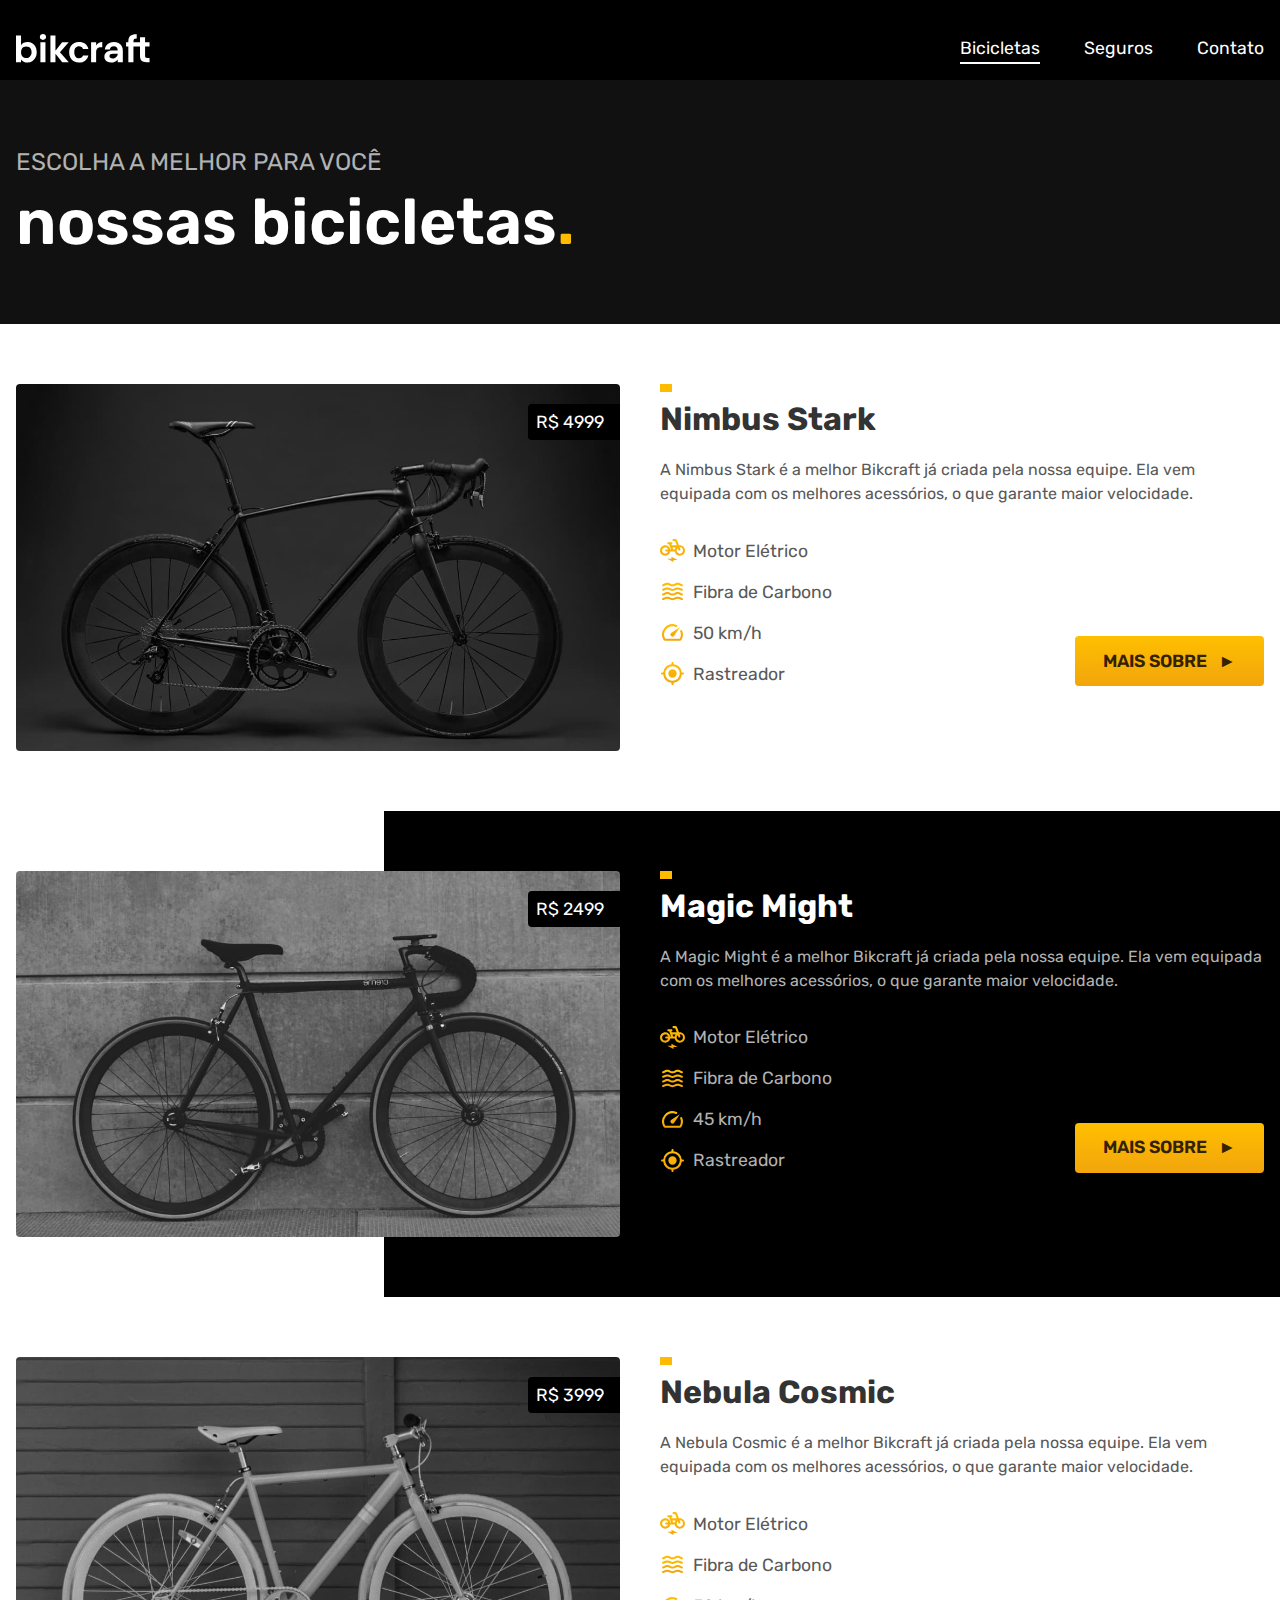
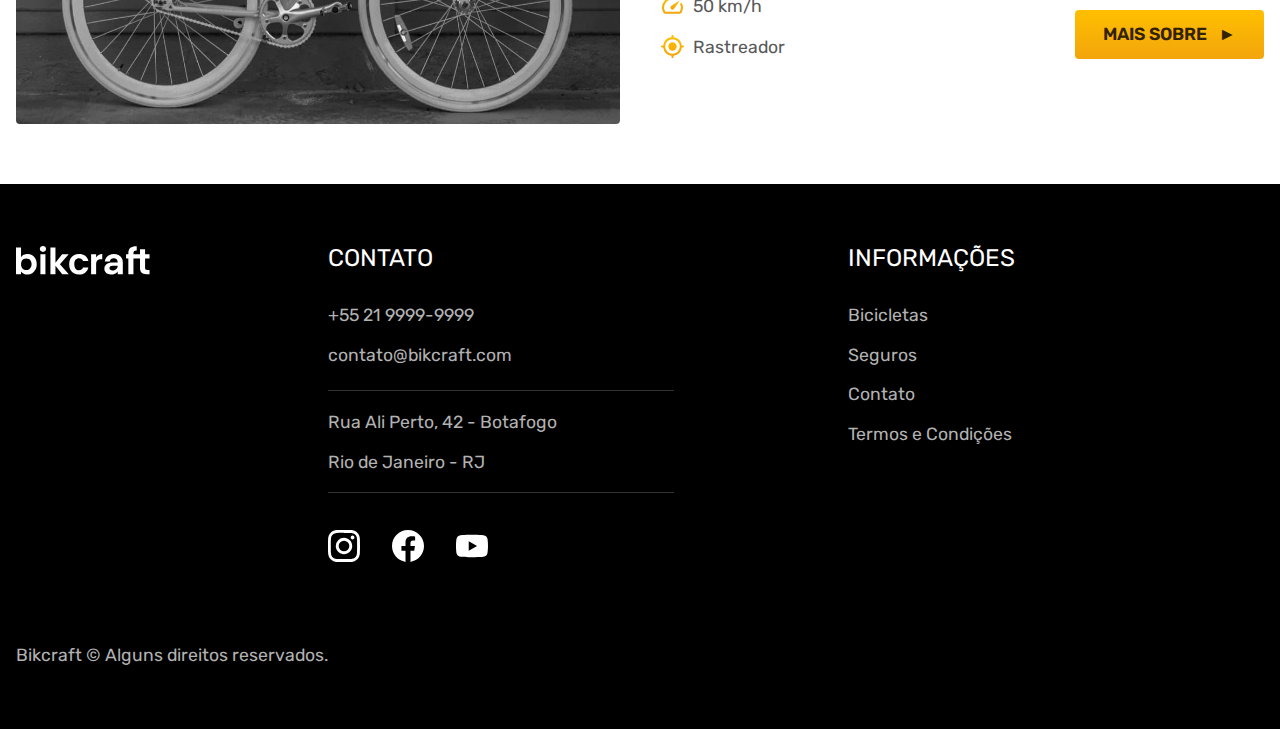
==== bicicletas.html @ cfd7479f "initial commit" ====
<!DOCTYPE html>
<html lang="pt-br">

<head>
  <meta charset="UTF-8">
  <meta name="viewport" content="width-device-width, initial-scale=1.0">
  <title>(BETA) Bicicletas | Bikcraft</title>
  <meta name="description" content="">
  <link rel="icon" href="./img/eletrica.svg" type="image/svg+xml">
  <link rel="preload" href="./css/style.css" as="style">
  <link rel="stylesheet" type="text/css" href="./css/style.css">
  <script>document.documentElement.className += " js";</script>
</head>

<body>
  <header class="header">
    <a href="./">
      <img src="./img/bikcraft.svg" alt="Bikcraft">
    </a>
    <nav aria-label="primaria">
      <ul class="header-menu" data-nav-detail>
        <li><a href="./bicicletas.html">Bicicletas</a></li>
        <li><a href="./seguros.html">Seguros</a></li>
        <li><a href="./contato.html">Contato</a></li>
      </ul>
    </nav>
  </header>

  <main>
    <div class="container">
      <p class="texto">ESCOLHA A MELHOR PARA VOCÊ</p>
      <h1 class="titulo">nossas bicicletas<span class="titulo-detalhe">.</span></h1>
    </div>
    <div class="bicicletas-lista">
      <ul>
        <li class="bicicletas-item">
          <div class="bicicletas-container">
            <img class="bicicletas-imagem" src="./img/nimbus.jpg" alt="Bicicleta ">
            <span>R$ 4999</span>
          </div>
          <div>
            <h2>Nimbus Stark</h2>
            <p>A Nimbus Stark é a melhor Bikcraft já criada pela nossa equipe. Ela vem equipada com os melhores acessórios, o que garante maior velocidade.</p>
            <ul>
              <li>
                <img src="./img/eletrica.svg" alt="">
                Motor Elétrico
              </li>
              <li>
                <img src="./img/carbono.svg" alt="">
                Fibra de Carbono
              </li>
              <li>
                <img src="./img/velocidade.svg" alt="">
                50 km/h
              </li>
              <li>
                <img src="./img/rastreador.svg" alt="">
                Rastreador
              </li>
              <a class="botao" href="./bicicletas/nimbus.html">Mais sobre <span>►</span></a>
            </ul>
          </div>
        </li>
        <li class="bicicletas-item bicicletas-bg">
          <div class="bicicletas-container">
            <img class="bicicletas-imagem" src="./img/magic.jpg" alt="Bicicleta ">
            <span>R$ 2499</span>
          </div>
          <div>
            <h2>Magic Might</h2>
            <p>A Magic Might é a melhor Bikcraft já criada pela nossa equipe. Ela vem equipada com os melhores acessórios, o que garante maior velocidade.</p>
            <ul>
              <li>
                <img src="./img/eletrica.svg" alt="">
                Motor Elétrico
              </li>
              <li>
                <img src="./img/carbono.svg" alt="">
                Fibra de Carbono
              </li>
              <li>
                <img src="./img/velocidade.svg" alt="">
                45 km/h
              </li>
              <li>
                <img src="./img/rastreador.svg" alt="">
                Rastreador
              </li>
              <a class="botao" href="./bicicletas/magic.html">Mais sobre <span>►</span></a>
            </ul>
          </div>
        </li>
        <li class="bicicletas-item">
          <div class="bicicletas-container">
            <img class="bicicletas-imagem" src="./img/nebula.jpg" alt="Bicicleta ">
            <span>R$ 3999</span>
          </div>
          <div>
            <h2>Nebula Cosmic</h2>
            <p>A Nebula Cosmic é a melhor Bikcraft já criada pela nossa equipe. Ela vem equipada com os melhores acessórios, o que garante maior velocidade.</p>
            <ul>
              <li>
                <img src="./img/eletrica.svg" alt="">
                Motor Elétrico
              </li>
              <li>
                <img src="./img/carbono.svg" alt="">
                Fibra de Carbono
              </li>
              <li>
                <img src="./img/velocidade.svg" alt="">
                50 km/h
              </li>
              <li>
                <img src="./img/rastreador.svg" alt="">
                Rastreador
              </li>
              <a class="botao" href="./bicicletas/nebula.html">Mais sobre <span>►</span></a>
            </ul>
          </div>
        </li>
      </ul>
    </div>
  </main>

  <footer class="footer">
    <img class="footer-logo" src="./img/bikcraft.svg" alt="Bikcraft">
    <div>
      <h3>Contato</h3>
      <ul class="footer-contato">
        <li><a href="tel:+552199999999">+55 21 9999-9999</a></li>
        <li><a class="footer-email" href="mailto:contato@bikcraft.com">contato@bikcraft.com</a></li>
        <li>Rua Ali Perto, 42 - Botafogo</li>
        <li>Rio de Janeiro - RJ</li>
      </ul>
      <ul class="footer-redes">
        <li><a href="./"><img src="./img/instagram.svg" alt=""></a></li>
        <li><a href="./"><img src="./img/facebook.svg" alt=""></a></li>
        <li><a href="./"><img src="./img/youtube.svg" alt=""></a></li>
      </ul>
    </div>
    <div>
      <h3>Informações</h3>
      <nav>
        <ul class="footer-informacoes">
          <li><a href="./bicicletas.html">Bicicletas</a></li>
          <li><a href="./seguros.html">Seguros</a></li>
          <li><a href="./contato.html">Contato</a></li>
          <li><a href="./termos.html">Termos e Condições</a></li>
        </ul>
      </nav>
    </div>
    <p class="footer-copy">Bikcraft © Alguns direitos reservados.</p>
  </footer>
  <script type="module" src="./js/script.js"></script>
</body>

</html>
---- css/style.css ----
@import "./global/global.css";
@import "./global/header.css";
@import "./global/footer.css";

/* Utilidades */
@import "./utilidades/animacao.css";
@import "./utilidades/componentes.css";

/* Home */
@import "./home/introducao.css";
@import "./home/bicicletas.css";
@import "./home/tecnologia.css";
@import "./home/parceiros.css";
@import "./home/depoimento.css";
@import "./home/seguros.css";

/* Bicicletas */
@import "./bicicletas/bicicletas-lista.css";

/* Seguros */
@import "./seguros/vantagem.css";
@import "./seguros/faq.css";

/* Bicicleta */
@import "./nimbus/bicicleta.css";
@import "./nimbus/bicicletas-container.css";
@import "./nimbus/seguro.css";

/* Orçamento */
@import "./orcamento/orcamento.css";

/* Contato */
@import "./contato/contato.css";
@import "./contato/lojas.css";

/* Termos */
@import "./termos/termos.css";
---- css/style.css ----
@import "./global/global.css";
@import "./global/header.css";
@import "./global/footer.css";

/* Utilidades */
@import "./utilidades/animacao.css";
@import "./utilidades/componentes.css";

/* Home */
@import "./home/introducao.css";
@import "./home/bicicletas.css";
@import "./home/tecnologia.css";
@import "./home/parceiros.css";
@import "./home/depoimento.css";
@import "./home/seguros.css";

/* Bicicletas */
@import "./bicicletas/bicicletas-lista.css";

/* Seguros */
@import "./seguros/vantagem.css";
@import "./seguros/faq.css";

/* Bicicleta */
@import "./nimbus/bicicleta.css";
@import "./nimbus/bicicletas-container.css";
@import "./nimbus/seguro.css";

/* Orçamento */
@import "./orcamento/orcamento.css";

/* Contato */
@import "./contato/contato.css";
@import "./contato/lojas.css";

/* Termos */
@import "./termos/termos.css";
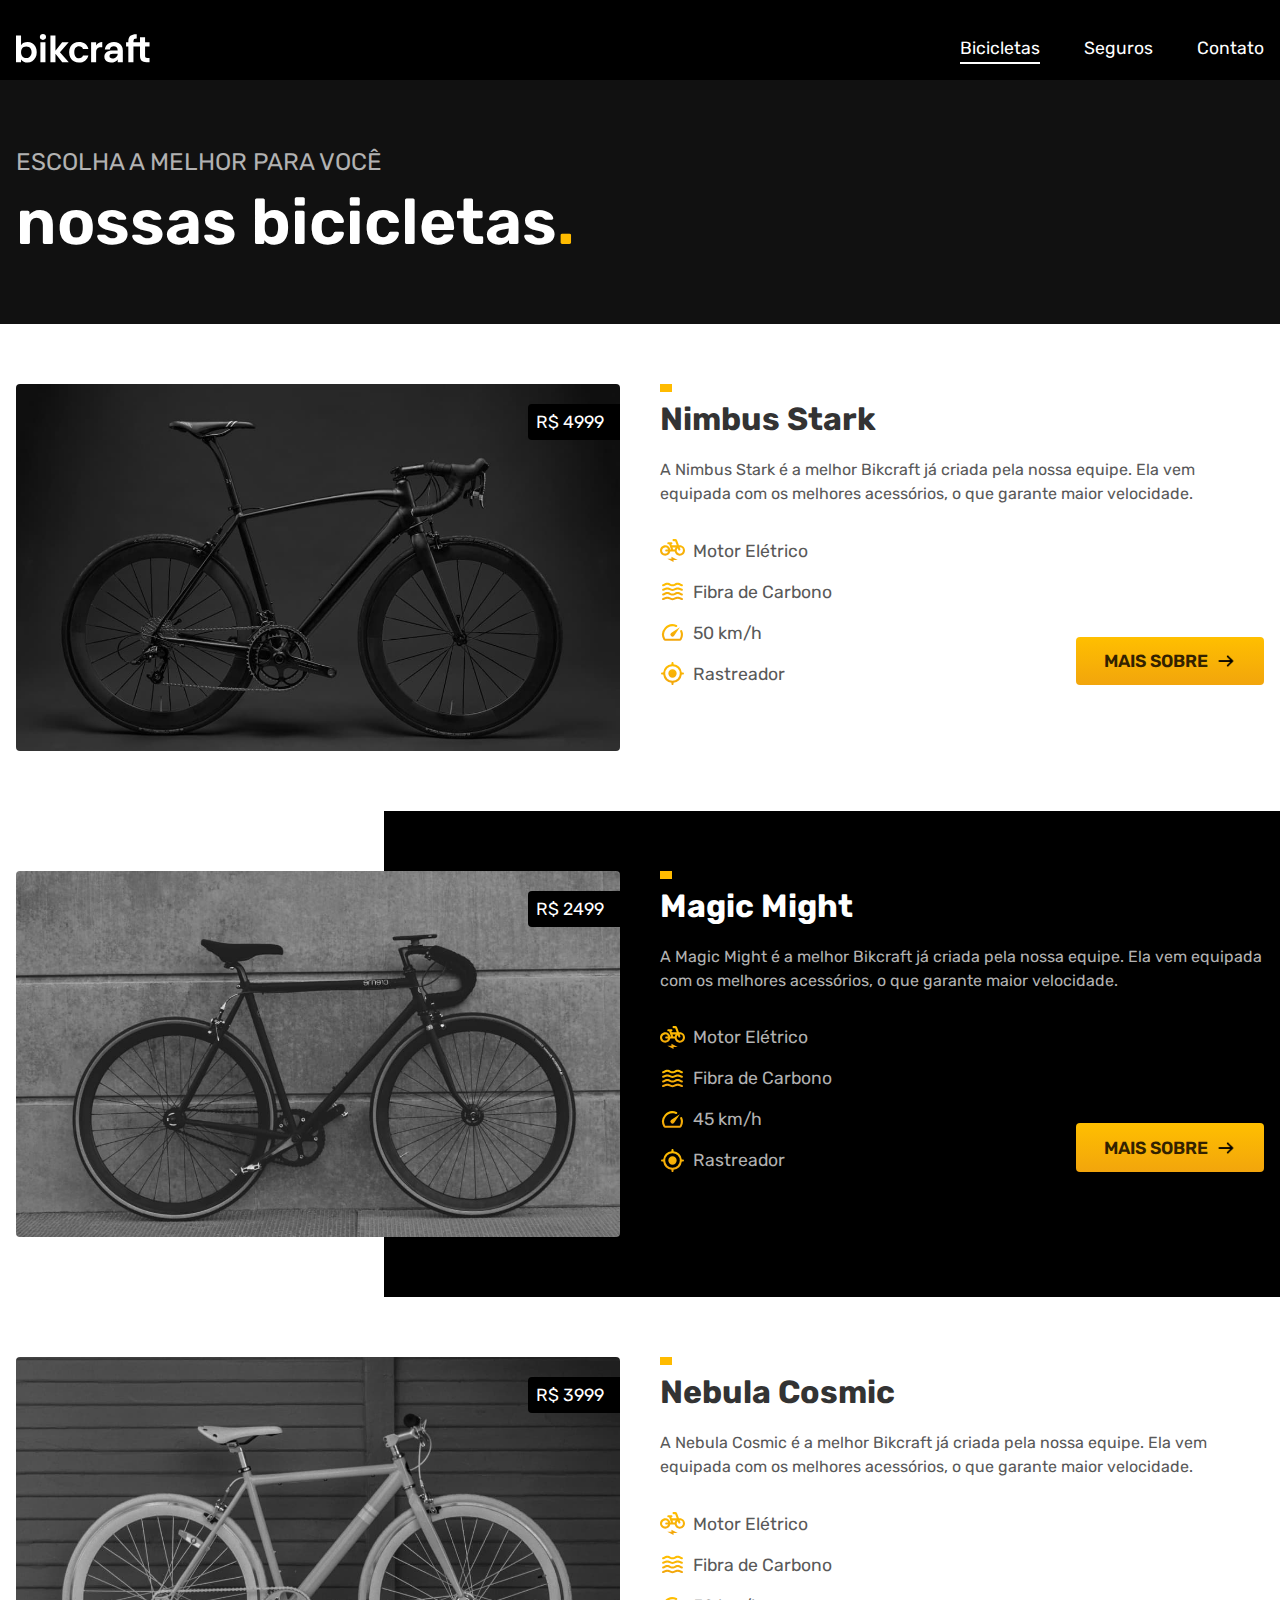
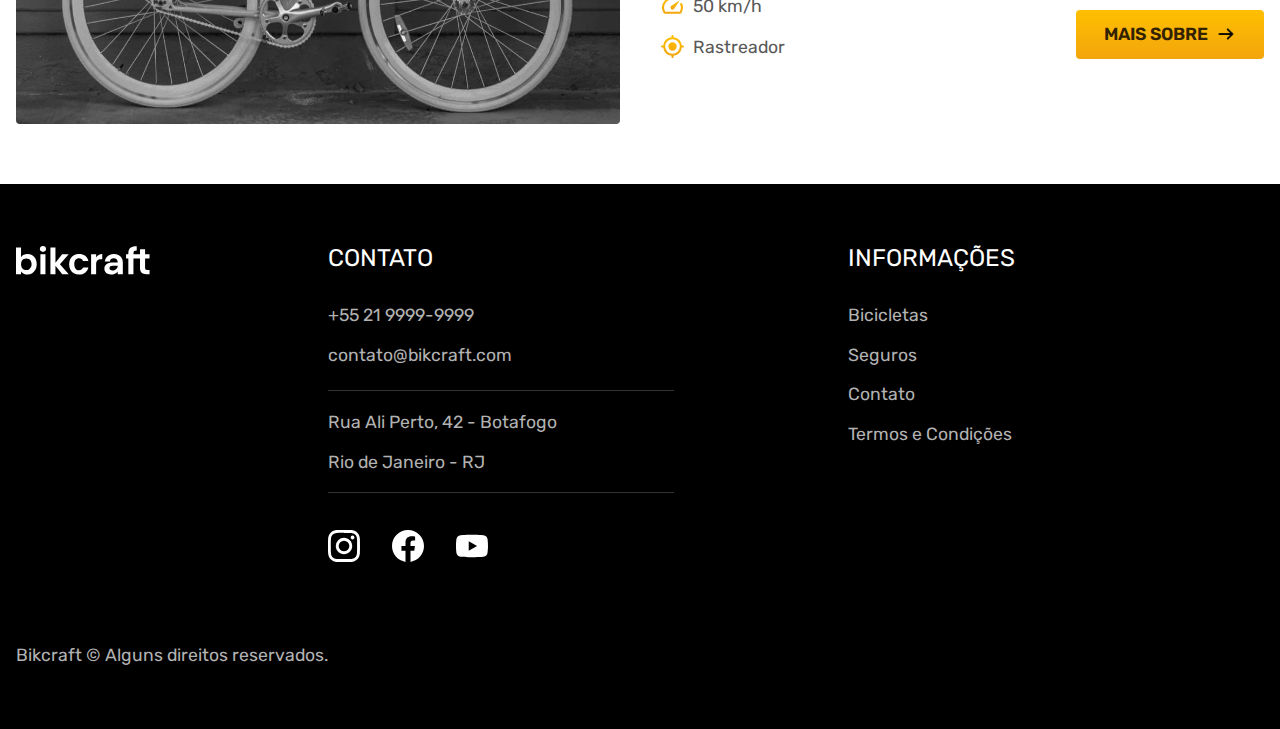
==== commit 5fa09e78: "updating project" ====
--- a/bicicletas.html
+++ b/bicicletas.html
@@ -18,7 +18,8 @@
       <img src="./img/bikcraft.svg" alt="Bikcraft">
     </a>
     <nav aria-label="primaria">
-      <ul class="header-menu" data-nav-detail>
+      <button data-menu-mobile-button aria-controls="menu-mobile" aria-expanded="false">MENU</button>
+      <ul class="header-menu" data-nav-detail data-menu-mobile-list id="menu-mobile">
         <li><a href="./bicicletas.html">Bicicletas</a></li>
         <li><a href="./seguros.html">Seguros</a></li>
         <li><a href="./contato.html">Contato</a></li>
@@ -58,7 +59,7 @@
                 <img src="./img/rastreador.svg" alt="">
                 Rastreador
               </li>
-              <a class="botao" href="./bicicletas/nimbus.html">Mais sobre <span>►</span></a>
+              <a class="botao-right-arrow" href="./bicicletas/nimbus.html">Mais sobre</a>
             </ul>
           </div>
         </li>
@@ -87,7 +88,7 @@
                 <img src="./img/rastreador.svg" alt="">
                 Rastreador
               </li>
-              <a class="botao" href="./bicicletas/magic.html">Mais sobre <span>►</span></a>
+              <a class="botao-right-arrow" href="./bicicletas/magic.html">Mais sobre</a>
             </ul>
           </div>
         </li>
@@ -116,7 +117,7 @@
                 <img src="./img/rastreador.svg" alt="">
                 Rastreador
               </li>
-              <a class="botao" href="./bicicletas/nebula.html">Mais sobre <span>►</span></a>
+              <a class="botao-right-arrow" href="./bicicletas/nebula.html">Mais sobre</a>
             </ul>
           </div>
         </li>
--- a/css/style.css
+++ b/css/style.css
@@ -1,6 +1,7 @@
 @import "./global/global.css";
 @import "./global/header.css";
 @import "./global/footer.css";
+@import "./global/menu-mobile.css";
 
 /* Utilidades */
 @import "./utilidades/animacao.css";
--- a/css/style.css
+++ b/css/style.css
@@ -1,6 +1,7 @@
 @import "./global/global.css";
 @import "./global/header.css";
 @import "./global/footer.css";
+@import "./global/menu-mobile.css";
 
 /* Utilidades */
 @import "./utilidades/animacao.css";
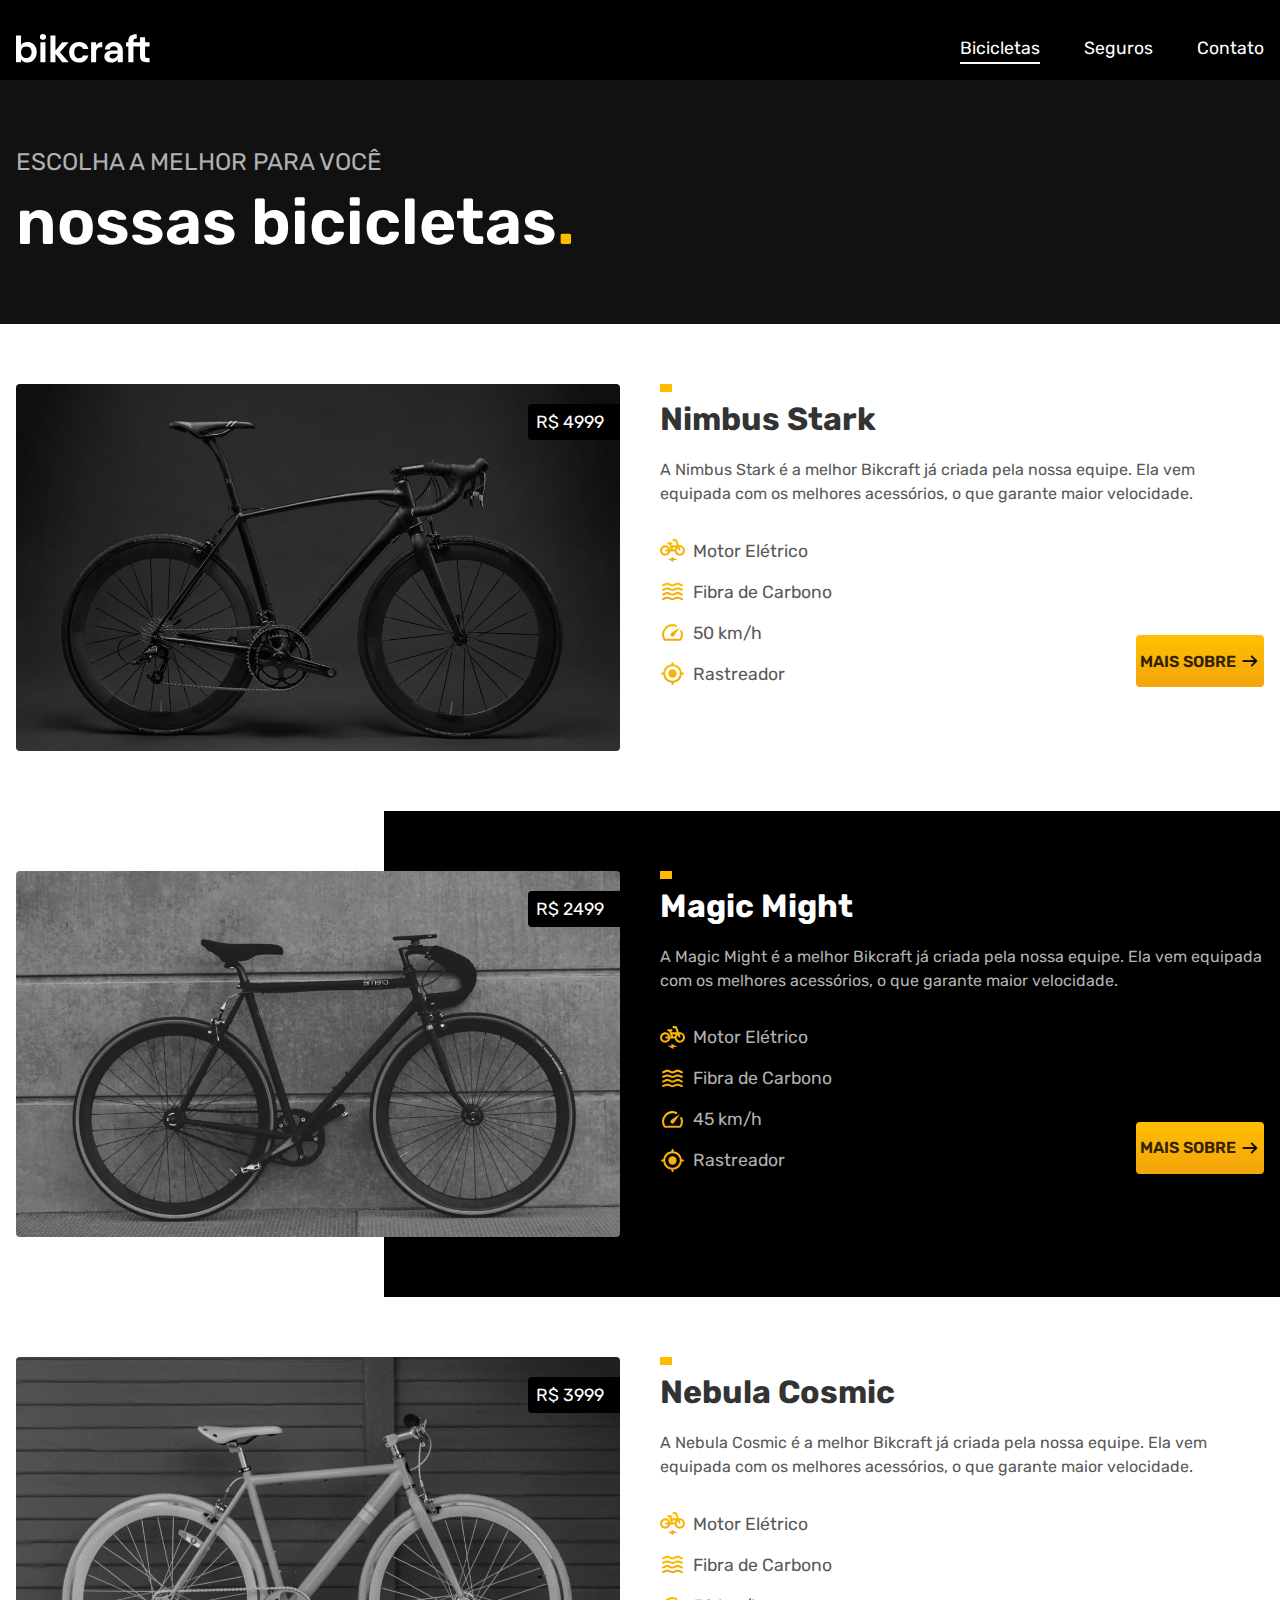
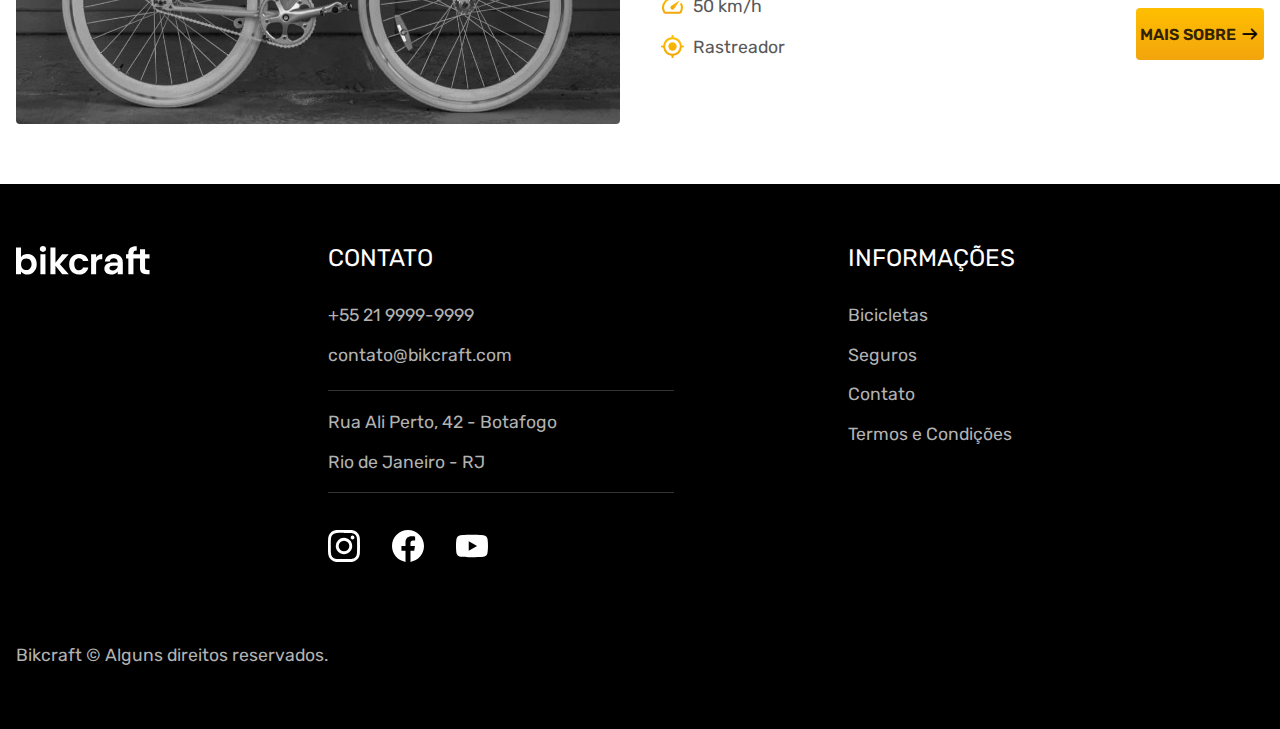
==== commit 7d917f62: "updating menu mobile" ====
--- a/bicicletas.html
+++ b/bicicletas.html
@@ -19,11 +19,13 @@
     </a>
     <nav aria-label="primaria">
       <button data-menu-mobile-button aria-controls="menu-mobile" aria-expanded="false">MENU</button>
-      <ul class="header-menu" data-nav-detail data-menu-mobile-list id="menu-mobile">
-        <li><a href="./bicicletas.html">Bicicletas</a></li>
-        <li><a href="./seguros.html">Seguros</a></li>
-        <li><a href="./contato.html">Contato</a></li>
-      </ul>
+      <div class="menu-mobile-container" data-menu-mobile-container>
+        <ul class="header-menu" data-nav-detail data-menu-mobile-list id="menu-mobile">
+          <li><a href="./bicicletas.html">Bicicletas</a></li>
+          <li><a href="./seguros.html">Seguros</a></li>
+          <li><a href="./contato.html">Contato</a></li>
+        </ul>
+      </div>
     </nav>
   </header>
 
@@ -157,4 +159,4 @@
   <script type="module" src="./js/script.js"></script>
 </body>
 
-</html>
+</html>